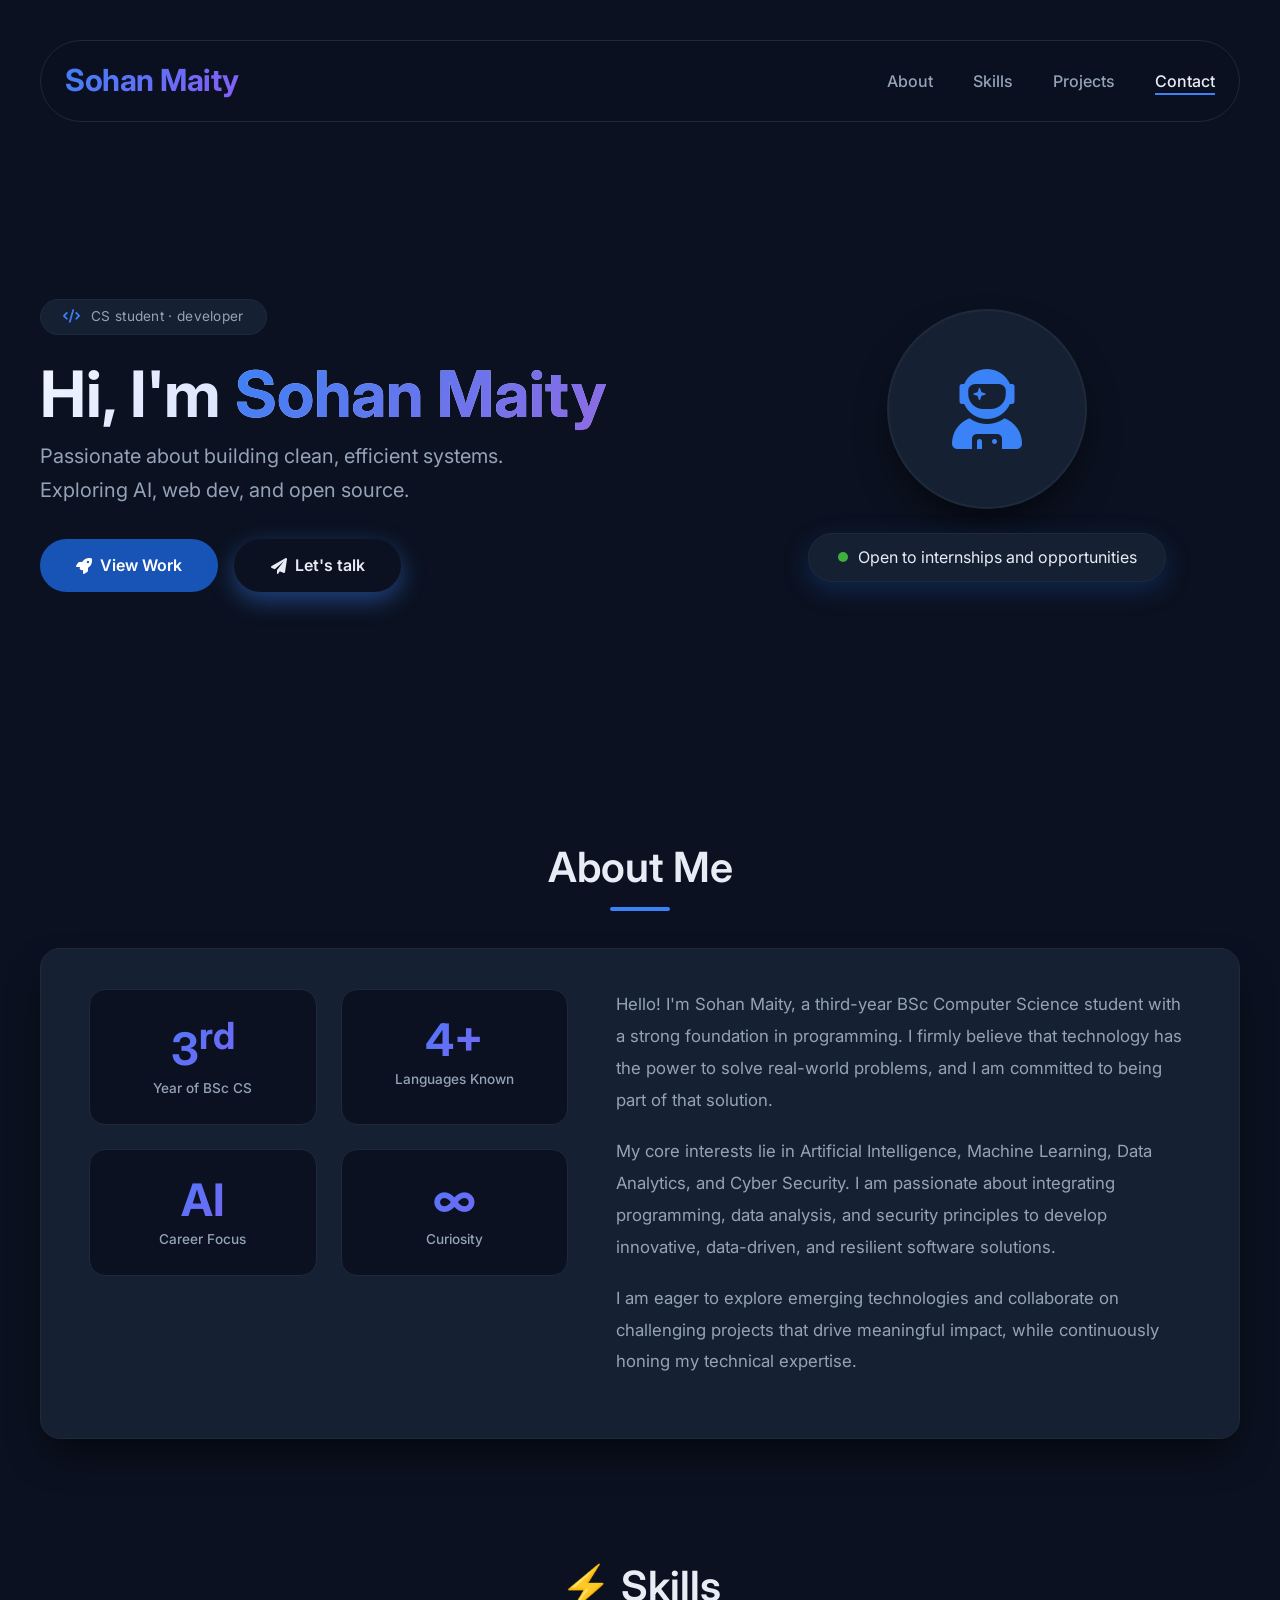
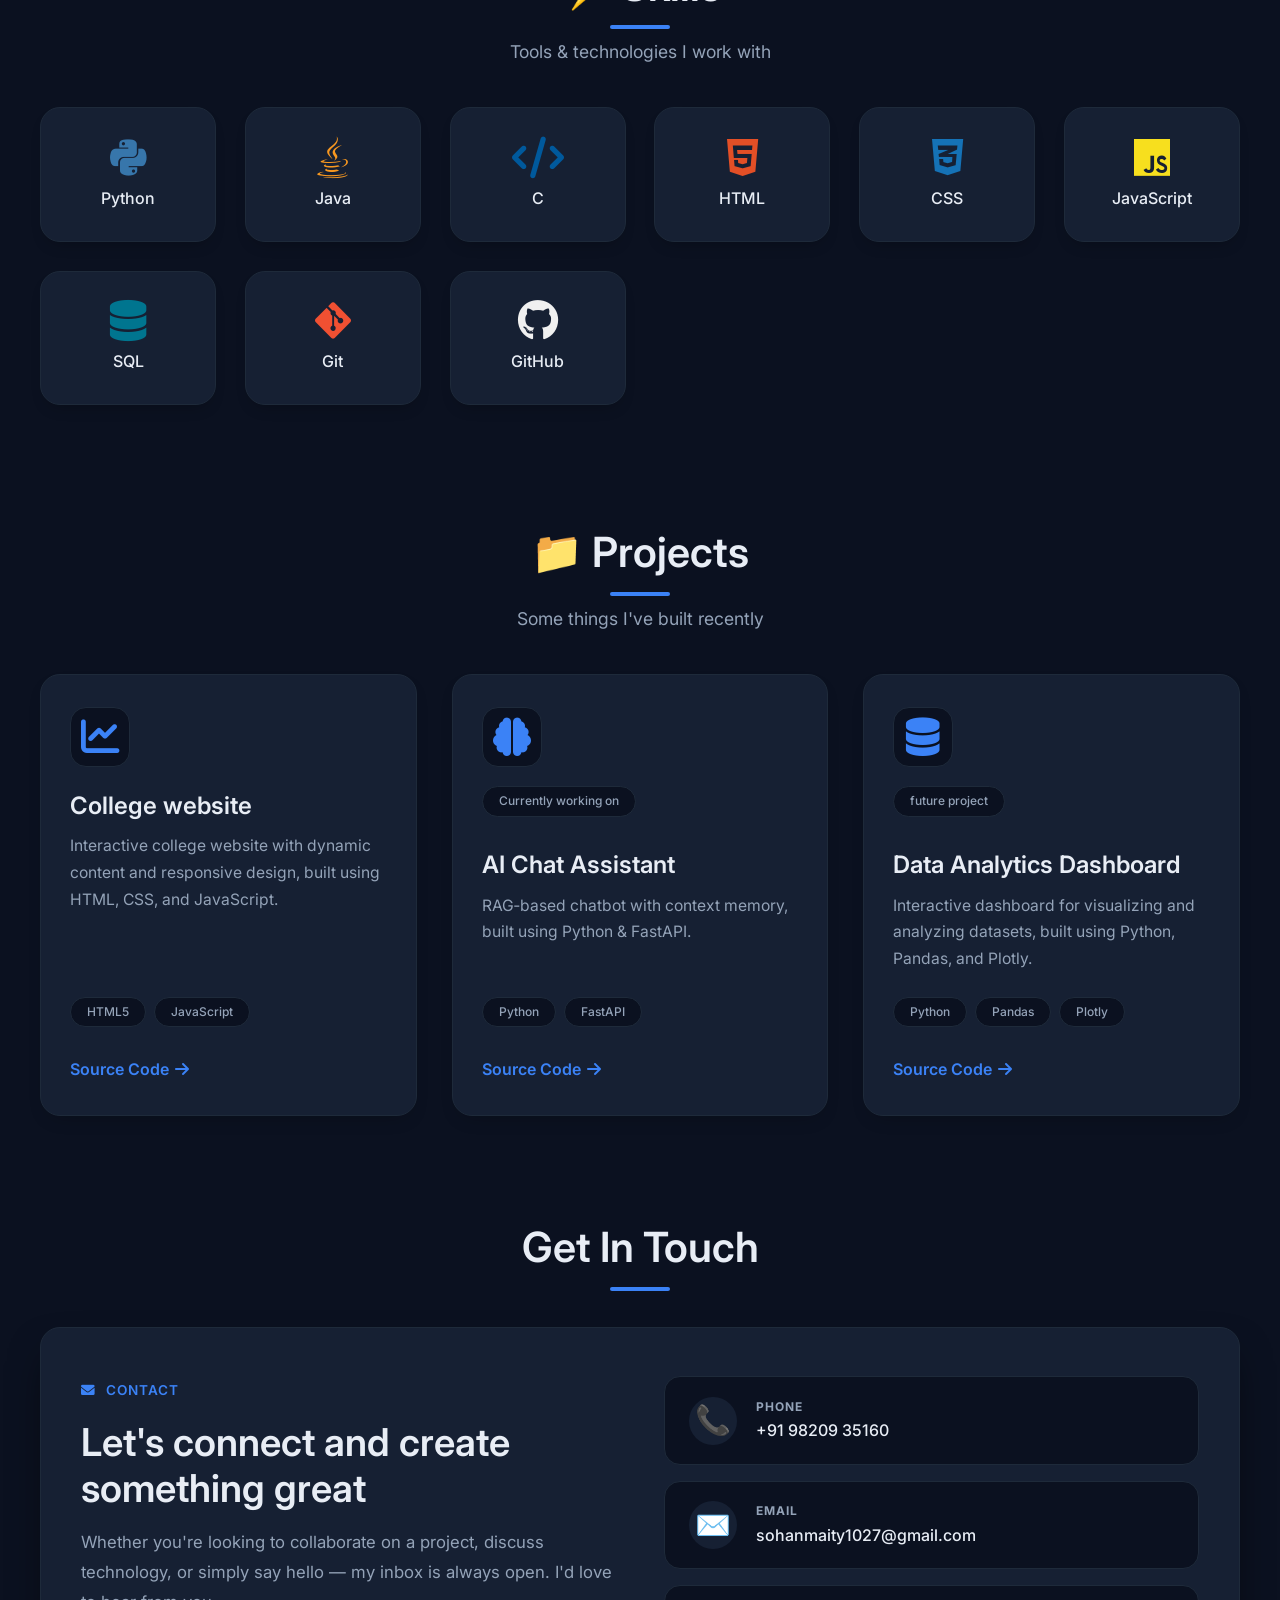
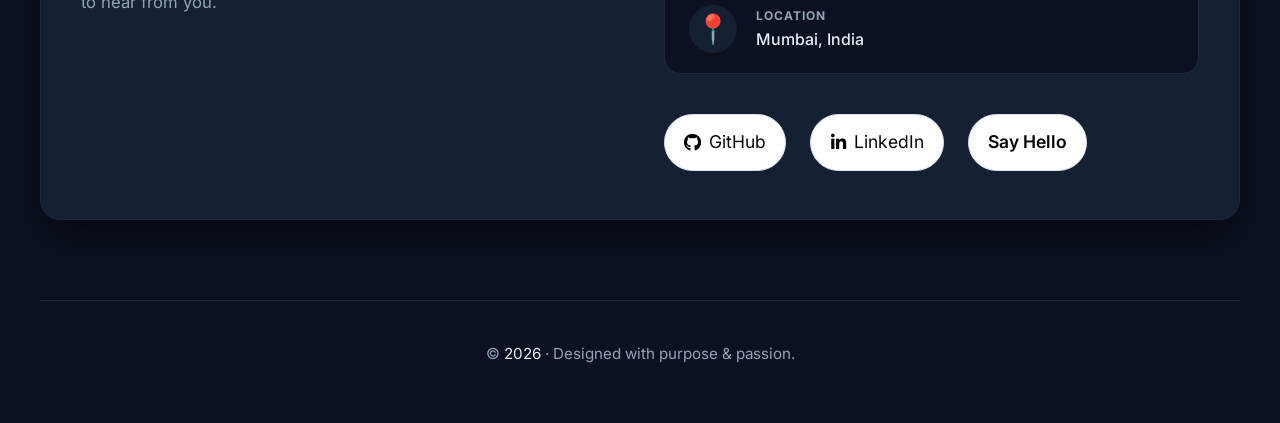
==== index.html @ 519b5687 "Rename sohan portfolio.html to index.html" ====
<!DOCTYPE html>
<html lang="en">
<head>
  <meta charset="UTF-8" />
  <meta name="viewport" content="width=device-width, initial-scale=1.0" />
  <title>Sohan Maity | Portfolio</title>
  <link rel="stylesheet" href="style.css">
  <meta name="description" content="Sohan Maity — BSc Computer Science student focused on AI, Machine Learning, Data Analytics and Cyber Security. Explore projects, skills, and ways to connect." />
  <link rel="icon" href="data:image/svg+xml,%3Csvg xmlns='http://www.w3.org/2000/svg' viewBox='0 0 100 100'%3E%3Cdefs%3E%3ClinearGradient id='g' x1='0' y1='0' x2='1' y2='1'%3E%3Cstop offset='0' stop-color='%233b82f6'/%3E%3Cstop offset='1' stop-color='%238b5cf6'/%3E%3C/linearGradient%3E%3C/defs%3E%3Crect width='100' height='100' rx='22' fill='%230b1120'/%3E%3Ctext x='50' y='68' font-size='58' font-family='Arial, sans-serif' font-weight='700' fill='url(%23g)' text-anchor='middle'%3ES%3C/text%3E%3C/svg%3E" />
  <!-- Open Graph -->
  <meta property="og:title" content="Sohan Maity | Portfolio" />
  <meta property="og:description" content="BSc CS student building with AI, web dev, and open source." />
  <meta property="og:type" content="website" />
  <!-- Font Awesome 6 (free) -->
  <link rel="stylesheet" href="https://cdnjs.cloudflare.com/ajax/libs/font-awesome/6.0.0-beta3/css/all.min.css" />
  <!-- Google Font: Inter + Poppins (clean) -->
  <link rel="preconnect" href="https://fonts.googleapis.com" />
  <link rel="preconnect" href="https://fonts.gstatic.com" crossorigin />
  <link href="https://fonts.googleapis.com/css2?family=Inter:opsz,wght@14..32,400;14..32,500;14..32,600;14..32,700&family=Poppins:wght@300;400;500;600;700&display=swap" rel="stylesheet" />

</head>
<body>
<div class="container">

  <!-- NAVIGATION (glass) -->
  <nav>
    <div class="logo">Sohan Maity</div>
    <ul class="nav-links" id="navLinks">
      <li><a href="#about">About</a></li>
      <li><a href="#skills">Skills</a></li>
      <li><a href="#projects">Projects</a></li>
      <li><a href="#contact">Contact</a></li>
    </ul>
    <button class="nav-toggle" id="navToggle" aria-label="Toggle navigation menu" aria-expanded="false">
      <i class="fas fa-bars"></i>
    </button>
  </nav>

  <!-- HERO -->
  <header id="hero">
    <div class="hero-content fade-up">
      <div class="hero-badge"><i class="fas fa-code"></i> CS student · developer</div>
      <h1>Hi, I'm <span>Sohan Maity</span></h1>
      <p class="hero-sub">Passionate about building clean, efficient systems. Exploring AI, web dev, and open source.</p>
      <div class="btn-group">
        <a href="#projects" class="btn btn-primary"><i class="fas fa-rocket"></i> View Work</a>
        <a href="#contact" class="btn btn-outline"><i class="fas fa-paper-plane"></i> Let's talk</a>
      </div>
    </div>
    <div class="hero-image fade-up">
      <div class="avatar"><i class="fas fa-user-astronaut"></i></div>
      <div class="status-badge">
        <span class="dot"></span>
        <span>Open to internships and opportunities</span>
      </div>
    </div>
  </header>

  <!-- ABOUT (with staggered fade-up animations) -->
  <section id="about">
    <h2 class="section-title section-title-center fade-up">About Me</h2>
    <div class="about-content">
      <div class="about-left fade-in" style="transition-delay: 0s;">
      <div class="about-stats">
        <div class="stat-card fade-up" style="transition-delay: 0s;">
          <div class="stat-number">3<sup>rd</sup></div>
          <div class="stat-label">Year of BSc CS</div>
        </div>
        <div class="stat-card fade-up" style="transition-delay: 0.1s;">
          <div class="stat-number">4+</div>
          <div class="stat-label">Languages Known</div>
        </div>
        <div class="stat-card fade-up" style="transition-delay: 0.2s;">
          <div class="stat-number">AI</div>
          <div class="stat-label">Career Focus</div>
        </div>
        <div class="stat-card fade-up" style="transition-delay: 0.3s;">
          <div class="stat-number">∞</div>
          <div class="stat-label">Curiosity</div>
        </div>
      </div>
      </div>
      <!-- About Text Paragraphs (each fades individually) -->
      <div class="about-text">
        <p class="fade-up" style="transition-delay: 0.1s;">
          Hello! I'm Sohan Maity, a third-year BSc Computer Science student with a strong foundation in programming. I firmly believe that technology has the power to solve real-world problems, and I am committed to being part of that solution.
        </p>
        <p class="fade-up" style="transition-delay: 0.3s;">
          My core interests lie in Artificial Intelligence, Machine Learning, Data Analytics, and Cyber Security. I am passionate about integrating programming, data analysis, and security principles to develop innovative, data-driven, and resilient software solutions.
        </p>
        <p class="fade-up" style="transition-delay: 0.5s;">
          I am eager to explore emerging technologies and collaborate on challenging projects that drive meaningful impact, while continuously honing my technical expertise.
        </p>
      </div>
    </div>
  </section>

  <!-- SKILLS -->
  <section id="skills">
    <h2 class="section-title section-title-center fade-up">⚡ Skills</h2>
    <p class="section-sub fade-up">Tools & technologies I work with</p>
    <div class="skills-grid">
      <div class="skill-item fade-up"><i class="fab fa-python"></i><span>Python</span></div>
      <div class="skill-item fade-up"><i class="fab fa-java"></i><span>Java</span></div>
      <div class="skill-item fade-up"><i class="fas fa-code"></i><span>C</span></div>
      <div class="skill-item fade-up"><i class="fab fa-html5"></i><span>HTML</span></div>
      <div class="skill-item fade-up"><i class="fab fa-css3-alt"></i><span>CSS</span></div>
      <div class="skill-item fade-up"><i class="fab fa-js"></i><span>JavaScript</span></div>
      <div class="skill-item fade-up"><i class="fas fa-database"></i><span>SQL</span></div>
      <div class="skill-item fade-up"><i class="fab fa-git-alt"></i><span>Git</span></div>
      <div class="skill-item fade-up"><i class="fab fa-github"></i><span>GitHub</span></div>
    </div>
  </section>

  <!-- PROJECTS -->
  <section id="projects">
    <h2 class="section-title section-title-center fade-up">📁 Projects</h2>
    <p class="section-sub fade-up">Some things I've built recently</p>
    <div class="project-grid">

      <div class="project-card fade-up">
        <div class="icon"><i class="fas fa-chart-line"></i></div>
        <h3>College website</h3>
        <p>Interactive college website with dynamic content and responsive design, built using HTML, CSS, and JavaScript.</p>
        <div class="project-tags"><span>HTML5</span><span>JavaScript</span></div>
        <a href="#" class="project-link" target="_blank" rel="noopener noreferrer"><!-- TODO: link to actual repo -->Source Code <i class="fas fa-arrow-right"></i></a>
      </div>


      <div class="project-card fade-up">
        <div class="icon"><i class="fas fa-brain"></i></div>
        <div class="project-tags"><span>Currently working on</span></div>
        <h3>AI Chat Assistant</h3>
        <p>RAG‑based chatbot with context memory, built using Python &amp; FastAPI.</p>
        <div class="project-tags"><span>Python</span><span>FastAPI</span></div>
        <a href="#" class="project-link" target="_blank" rel="noopener noreferrer"><!-- TODO: link to actual repo -->Source Code <i class="fas fa-arrow-right"></i></a>
      </div>

       <div class="project-card fade-up">
        <div class="icon"><i class="fas fa-database"></i></div>
        <div class="project-tags"><span>future project</span></div>
        <h3>Data Analytics Dashboard</h3>
        <p>Interactive dashboard for visualizing and analyzing datasets, built using Python, Pandas, and Plotly.</p>
        <div class="project-tags"><span>Python</span><span>Pandas</span><span>Plotly</span></div>
        <a href="#" class="project-link" target="_blank" rel="noopener noreferrer"><!-- TODO: link to actual repo -->Source Code <i class="fas fa-arrow-right"></i></a>
      </div>

    </div>
  </section>

  <!-- CONTACT -->
  <section id="contact">
    <h2 class="section-title section-title-center fade-up">Get In Touch</h2>
    <div class="contact-wrapper fade-up">
      <div class="contact-left">
        <div class="contact-tag"><i class="fas fa-envelope" style="margin-right: 6px;"></i> CONTACT</div>
        <h2>Let's connect and create something great</h2>
        <p>Whether you're looking to collaborate on a project, discuss technology, or simply say hello — my inbox is always open. I'd love to hear from you.</p>
      </div>
      <div class="contact-right">
        <div class="contact-card">
          <div class="icon">📞</div>
          <div><h4>PHONE</h4><p><a href="tel:+919820935160" style="color:inherit;">+91 98209 35160</a></p></div>
        </div>
        <div class="contact-card">
          <div class="icon">✉️</div>
          <div><h4>EMAIL</h4><p><a href="mailto:sohanmaity1027@gmail.com" style="color:inherit;">sohanmaity1027@gmail.com</a></p></div>
        </div>
        <div class="contact-card">
          <div class="icon">📍</div>
          <div><h4>LOCATION</h4><p>Mumbai, India</p></div>
        </div>
        <div class="social-links">
          <!-- TODO: replace # with your real GitHub/LinkedIn profile URLs -->
          <a href="https://github.com/sohancipher" target="_blank" rel="noopener noreferrer" aria-label="GitHub profile"><i class="fab fa-github"></i> GitHub</a>
          <a href="https://www.linkedin.com/in/sohan-maity-280946418?utm_source=share_via&utm_content=profile&utm_medium=member_ios" target="_blank" rel="noopener noreferrer" aria-label="LinkedIn profile"><i class="fab fa-linkedin-in"></i> LinkedIn</a>
          <a href="mailto:sohanmaity1027@gmail.com" class="btn btn-primary">Say Hello</a>
        </div>
      </div>
    </div>
  </section>

  <!-- FOOTER -->
  <footer>
    &copy; <span id="year"></span> · Designed with purpose &amp; passion.
  </footer>
</div>

<button class="back-to-top" id="backToTop" aria-label="Back to top">
  <i class="fas fa-arrow-up"></i>
</button>

<!-- Intersection Observer for fade-up -->
<script>
  (function() {
    document.getElementById('year').textContent = new Date().getFullYear();

    const observer = new IntersectionObserver((entries) => {
      entries.forEach(entry => {
        if (entry.isIntersecting) {
          entry.target.classList.add('visible');
        }
      });
    }, { threshold: 0.12 });

    document.querySelectorAll('.fade-up').forEach(el => observer.observe(el));

    // Mobile nav toggle
    const navToggle = document.getElementById('navToggle');
    const navLinks = document.getElementById('navLinks');
    if (navToggle && navLinks) {
      navToggle.addEventListener('click', () => {
        const isOpen = navLinks.classList.toggle('open');
        navToggle.setAttribute('aria-expanded', isOpen);
        navToggle.innerHTML = isOpen ? '<i class="fas fa-xmark"></i>' : '<i class="fas fa-bars"></i>';
      });
      navLinks.querySelectorAll('a').forEach(link => {
        link.addEventListener('click', () => {
          navLinks.classList.remove('open');
          navToggle.setAttribute('aria-expanded', false);
          navToggle.innerHTML = '<i class="fas fa-bars"></i>';
        });
      });
    }

    // Highlight active nav link based on scroll position
    const sections = document.querySelectorAll('section[id]');
    const navAnchors = document.querySelectorAll('.nav-links a');
    const sectionObserver = new IntersectionObserver((entries) => {
      entries.forEach(entry => {
        if (entry.isIntersecting) {
          navAnchors.forEach(a => a.classList.remove('active'));
          const activeLink = document.querySelector('.nav-links a[href="#' + entry.target.id + '"]');
          if (activeLink) activeLink.classList.add('active');
        }
      });
    }, { rootMargin: '-40% 0px -55% 0px' });
    sections.forEach(sec => sectionObserver.observe(sec));

    // Back-to-top button
    const backToTop = document.getElementById('backToTop');
    if (backToTop) {
      window.addEventListener('scroll', () => {
        backToTop.classList.toggle('visible', window.scrollY > 500);
      });
      backToTop.addEventListener('click', () => {
        window.scrollTo({ top: 0, behavior: 'smooth' });
      });
    }
  })();
</script>
</body>
</html>
---- style.css ----
* {
      margin: 0;
      padding: 0;
      box-sizing: border-box;
    }

    html {
      scroll-behavior: smooth;
    }

    body {
      font-family: 'Inter', 'Segoe UI', sans-serif;
      background: #0b1120;
      color: #e8edf5;
      line-height: 1.7;
      padding: 0 1.5rem;
    }

    a {
      color: #3b82f6;
      text-decoration: none;
      transition: all 0.3s cubic-bezier(0.4, 0, 0.2, 1);
    }
    a:hover {
      color: #60a5fa;
    }

    .container {
      max-width: 1200px;
      margin: 0 auto;
      padding: 1.5rem 0 2rem;
    }

    /* ----- NAV ----- */
    nav {
      position: sticky;
      top: 0;
      z-index: 100;
      display: flex;
      align-items: center;
      justify-content: space-between;
      padding: 0.9rem 1.5rem;
      background: rgba(11, 17, 32, 0.75);
      backdrop-filter: blur(12px);
      -webkit-backdrop-filter: blur(12px);
      border: 1px solid #1e2a3a;
      border-radius: 60px;
      margin-top: 1rem;
    }

    /*---logo---*/
    .logo {
      font-size: 1.9rem;
      font-weight: 700;
      letter-spacing: -0.5px;
      background: linear-gradient(135deg, #3b82f6, #8b5cf6);
      background-clip: text;
      -webkit-background-clip: text;
      -webkit-text-fill-color: transparent;
    }

    .nav-links {
      display: flex;
      gap: 2.5rem;
      list-style: none;
    }
    .nav-links a {
      font-weight: 500;
      font-size: 1rem;
      color: #94a3b8;
      position: relative;
    }
    .nav-links a::after {
      content: '';
      position: absolute;
      left: 0;
      bottom: -4px;
      width: 0;
      height: 2px;
      background: #3b82f6;
      transition: all 0.3s cubic-bezier(0.4, 0, 0.2, 1);
    }
    .nav-links a:hover,
    .nav-links a.active {
      color: #e8edf5;
    }
    .nav-links a:hover::after,
    .nav-links a.active::after {
      width: 100%;
    }

    .nav-toggle {
      display: none;
      background: none;
      border: none;
      color: #e8edf5;
      font-size: 1.4rem;
      cursor: pointer;
    }

    @media (max-width: 768px) {
      .nav-toggle { display: block; }
      .nav-links {
        position: absolute;
        top: calc(100% + 0.8rem);
        left: 0;
        right: 0;
        background: #0f172a;
        border: 1px solid #1e2a3a;
        border-radius: 18px;
        flex-direction: column;
        gap: 0;
        padding: 0.5rem 0;
        display: none;
      }
      .nav-links.open { display: flex; }
      .nav-links a {
        padding: 0.9rem 1.5rem;
        display: block;
      }
      .nav-links a::after { display: none; }
    }

    /* ----- HERO ----- */
    #hero {
      display: flex;
      flex-wrap: wrap;
      align-items: center;
      justify-content: space-between;
      gap: 3rem;
      padding: 3rem 0 2rem;
      min-height: 70vh;
    }

    .hero-content {
      flex: 1 1 420px;
    }

    .hero-badge {
      background: #162033;
      border: 1px solid #1e2a3a;
      padding: 0.35rem 1.4rem;
      border-radius: 40px;
      font-size: 0.85rem;
      color: #94a3b8;
      display: inline-block;
      margin-bottom: 1.5rem;
      letter-spacing: 0.3px;
    }
    .hero-badge i {
      color: #3b82f6;
      margin-right: 6px;
    }

    #hero h1 {
      font-size: 4rem;
      font-weight: 700;
      line-height: 1.1;
      margin-bottom: 0.6rem;
      background: linear-gradient(135deg, #f0f4ff 0%, #b6c8ff 100%);
      background-clip: text;
      -webkit-background-clip: text;
      -webkit-text-fill-color: transparent;
    }
    #hero h1 span {
      background: linear-gradient(135deg, #3b82f6, #8f6ae4);
      background-clip: text;
      -webkit-background-clip: text;
      -webkit-text-fill-color: transparent;
    }

    .hero-sub {
      font-size: 1.25rem;
      color: #94a3b8;
      max-width: 540px;
      margin-bottom: 2rem;
    }

    .btn-group {
      display: flex;
      flex-wrap: wrap;
      gap: 1rem;
    }

    .btn {
      padding: 0.75rem 2.2rem;
      border-radius: 60px;
      font-weight: 600;
      font-size: 1rem;
      display: inline-flex;
      align-items: center;
      gap: 8px;
      transition: all 0.3s cubic-bezier(0.4, 0, 0.2, 1);
      border: 1px solid transparent;
      background: transparent;
      cursor: pointer;
    }
    .btn-primary {
      background: #1754b6;
      color: #fff;
    }
    .btn-primary:hover {
      background: #0b1120;
      box-shadow: 0 8px 24px rgba(59, 130, 246, 0.45);
      color: #fff;
    }
    .btn-outline {
      box-shadow: 0 8px 24px rgba(59, 130, 246, 0.45);
      color: #e8edf5;
    }
    .btn-outline:hover {
      background: #1754b6;
      color: #fff;
      transform: translateY(-3px);

    }

    .hero-image {
      flex: 1 1 280px;
      text-align: center;
    }
    .avatar {
      background: #162033;
      width: 200px;
      height: 200px;
      border-radius: 50%;
      display: flex;
      align-items: center;
      justify-content: center;
      margin: 0 auto 1.5rem;
      border: 2px solid #1e2a3a;
      font-size: 5rem;
      color: #3b82f6;
      box-shadow: 0 20px 40px -12px rgba(0, 0, 0, 0.7);
      transition: all 0.3s cubic-bezier(0.4, 0, 0.2, 1);
    }
    .avatar:hover {
      transform: scale(1.02);
      border-color: #3b82f6;
    }

    .status-badge {
      display: inline-flex;
      align-items: center;
      gap: 10px;
      background: #162033;
      padding: 0.6rem 1.8rem;
      border-radius: 60px;
      border: 1px solid #1e2a3a;
      box-shadow: 0 8px 24px rgba(23, 66, 135, 0.45);
      animation: float 3s ease-in-out infinite;
    }
    .dot {
      width: 10px;
      height: 10px;
      background: #3fae3d;
      border-radius: 50%;
      animation: pulse 1.8s infinite;
    }

    @keyframes pulse {
      0% {
        transform: scale(1);
        box-shadow: 0 0 0 0 rgba(63, 174, 61, 0.6);
      }
      70% {
        transform: scale(1.2);
        box-shadow: 0 0 0 12px rgba(63, 174, 61, 0);
      }
      100% {
        transform: scale(1);
      }
    }

    @keyframes float {
      0%, 100% { transform: translateY(0); }
      50% { transform: translateY(-8px); }
    }

    /* ----- section titles ----- */
    section {
      padding: 5rem 0 2rem;
      scroll-margin-top: 6rem;
    }
    .section-title {
      font-size: 2.6rem;
      font-weight: 600;
      margin-bottom: 2.8rem;
      position: relative;
      display: inline-block;
    }
    .section-title::after {
      content: '';
      position: absolute;
      left: 0;
      bottom: -8px;
      width: 60px;
      height: 4px;
      background: #3b82f6;
      border-radius: 4px;
    }
    .section-title-center {
      text-align: center;
      display: block;
    }
    .section-title-center::after {
      left: 50%;
      transform: translateX(-50%);
    }
    .section-sub {
      color: #94a3b8;
      text-align: center;
      margin-top: -1.8rem;
      margin-bottom: 2.5rem;
      font-size: 1.1rem;
    }

    /* ----- ABOUT ----- */
    #about .about-content {
      display: grid;
      grid-template-columns: 1fr 1.2fr;
      gap: 3rem;
      align-items: start;
      background: #162033;
      border-radius: 20px;
      border: 1px solid #1e2a3a;
      padding: 2.5rem 3rem;
      box-shadow: 0 20px 40px -12px rgba(0, 0, 0, 0.7);
    }

    .about-left { position: sticky; top: 100px; }

    .about-right p {
    font-size: 1.05rem;
    line-height: 1.85;
    margin-bottom: 1.25rem;
    font-weight: 300;
  }


    #about .about-stats {
      display: grid;
      grid-template-columns: 1fr 1fr;
      gap: 1.5rem;
    }
    .stat-card {
      background: #0b1120;
      border: 1px solid #1e2a3a;
      border-radius: 16px;
      padding: 1.5rem 1.2rem;
      text-align: center;
      transition: all 0.3s cubic-bezier(0.4, 0, 0.2, 1);
    }
    .stat-card:hover {
      border-color: #3b82f6;
      transform: translateY(-4px);
    }
    .stat-number {
      font-size: 2.8rem;
      font-weight: 700;
      background: linear-gradient(135deg, #3b82f6, #8b5cf6);
      background-clip: text;
      -webkit-background-clip: text;
      -webkit-text-fill-color: transparent;
      line-height: 1.2;
    }
    .stat-label {
      font-size: 0.85rem;
      color: #94a3b8;
      font-weight: 500;
    }

    #about .about-text {
      color: #94a3b8;
      font-size: 1.05rem;
      line-height: 1.9;
    }
    #about .about-text p {
      margin-bottom: 1.2rem;
    }

    /* ----- SKILLS ----- */
    .skills-grid {
      display: grid;
      grid-template-columns: repeat(auto-fit, minmax(150px, 1fr));
      gap: 1.8rem;
      margin-top: 1rem;
    }
    .skill-item {
      background: #162033;
      padding: 1.8rem 0.8rem;
      text-align: center;
      border-radius: 20px;
      border: 1px solid #1e2a3a;
      transition: all 0.3s cubic-bezier(0.4, 0, 0.2, 1);
      box-shadow: 0 8px 16px -8px rgba(0, 0, 0, 0.3);
    }
    .skill-item:hover {
      transform: translateY(-6px);
      border-color: #3b82f6;
      box-shadow: 0 8px 24px rgba(59, 130, 246, 0.45);
    }
    .skill-item i {
      font-size: 2.6rem;
      margin-bottom: 0.4rem;
      display: inline-block;
      transition: all 0.3s cubic-bezier(0.4, 0, 0.2, 1);
    }
    .skill-item:hover i {
      transform: scale(1.1);
    }
    .skill-item span {
      display: block;
      font-weight: 500;
      font-size: 1rem;
      color: #e8edf5;
    }

    /* distinct icon colors */
    .skill-item .fa-python { color: #3776AB; }
    .skill-item .fa-java { color: #f89820; }
    .skill-item .fa-code { color: #00599C; }
    .skill-item .fa-html5 { color: #E34F26; }
    .skill-item .fa-css3-alt { color: #1572B6; }
    .skill-item .fa-js { color: #F7DF1E; }
    .skill-item .fa-database { color: #00758F; }
    .skill-item .fa-git-alt { color: #F05032; }
    .skill-item .fa-github { color: #f0f0f0; }

    /* ----- PROJECTS ----- */
    .project-grid {
      display: grid;
      grid-template-columns: repeat(auto-fit, minmax(280px, 1fr));
      gap: 2.2rem;
      margin-top: 1.5rem;
    }
    .project-card {
      background: #162033;
      border-radius: 20px;
      border: 1px solid #1e2a3a;
      padding: 2rem 1.8rem;
      transition: all 0.3s cubic-bezier(0.4, 0, 0.2, 1);
      box-shadow: 0 8px 20px -10px rgba(0, 0, 0, 0.3);
      display: flex;
      flex-direction: column;
    }
    .project-card:hover {
      transform: translateY(-8px);
      border-color: #3b82f6;
      box-shadow: 0 8px 24px rgba(59, 130, 246, 0.45);
    }
    .project-card .icon {
      font-size: 2.4rem;
      background: #0b1120;
      width: 60px;
      height: 60px;
      display: flex;
      align-items: center;
      justify-content: center;
      border-radius: 16px;
      margin-bottom: 1.2rem;
      border: 1px solid #1e2a3a;
      color: #3b82f6;
      transition: all 0.3s cubic-bezier(0.4, 0, 0.2, 1);
    }
    .project-card:hover .icon {
      background: #3b82f6;
      color: #fff;
      border-color: #3b82f6;
    }
    .project-card h3 {
      font-size: 1.5rem;
      font-weight: 600;
      margin-bottom: 0.4rem;
    }
    .project-card p {
      color: #94a3b8;
      font-size: 0.98rem;
      flex: 1;
      margin-bottom: 1.5rem;
    }
    .project-tags {
      display: flex;
      flex-wrap: wrap;
      gap: 0.5rem;
      margin-bottom: 1.8rem;
    }
    .project-tags span {
      background: #0b1120;
      padding: 0.25rem 1rem;
      border-radius: 40px;
      font-size: 0.75rem;
      font-weight: 500;
      color: #94a3b8;
      border: 1px solid #1e2a3a;
    }
    .project-link {
      font-weight: 600;
      display: inline-flex;
      align-items: center;
      gap: 6px;
      align-self: flex-start;
    }
    .project-link i {
      transition: all 0.3s cubic-bezier(0.4, 0, 0.2, 1);
    }
    .project-link:hover i {
      transform: translateX(6px);
    }

    /* ----- CONTACT ----- */
    #contact {
      padding: 4rem 0 2rem;
    }
    .contact-wrapper {
      display: flex;
      flex-wrap: wrap;
      gap: 3rem;
      background: #162033;
      border-radius: 20px;
      border: 1px solid #1e2a3a;
      padding: 3rem 2.5rem;
      box-shadow: 0 20px 40px -12px rgba(0, 0, 0, 0.7);
      margin-top: 1rem;
    }
    .contact-left {
      flex: 1 1 320px;
    }
    .contact-left .contact-tag {
      color: #3b82f6;
      letter-spacing: 1px;
      font-size: 0.85rem;
      font-weight: 600;
      margin-bottom: 1rem;
      display: inline-block;
    }
    .contact-left h2 {
      font-size: 2.4rem;
      font-weight: 600;
      line-height: 1.2;
      margin-bottom: 1rem;
    }
    .contact-left p {
      color: #94a3b8;
      font-size: 1.05rem;
      line-height: 1.8;
    }
    .contact-right {
      flex: 1 1 320px;
      display: flex;
      flex-direction: column;
      gap: 1rem;
    }
    .contact-card {
      display: flex;
      align-items: center;
      gap: 1.2rem;
      background: #0b1120;
      padding: 1.2rem 1.5rem;
      border-radius: 16px;
      border: 1px solid #1e2a3a;
      transition: all 0.3s cubic-bezier(0.4, 0, 0.2, 1);
    }
    .contact-card:hover {
      box-shadow: 0 8px 24px rgba(28, 64, 122, 0.45);
      transform: translateY(-4px);
    }
    .contact-card .icon {
      font-size: 1.8rem;
      width: 48px;
      height: 48px;
      background: #162033;
      border-radius: 50%;
      display: flex;
      align-items: center;
      justify-content: center;
    }
    .contact-card h4 {
      color: #94a3b8;
      font-size: 0.75rem;
      letter-spacing: 1px;
    }
    .contact-card p {
      color: #e8edf5;
      font-weight: 500;
    }

    .social-links {
      display: flex;
      gap: 1.5rem;
      margin-top: 1.5rem;
      flex-wrap: wrap;
    }
    
    .social-links a {
      background: white;
      border-radius: 60px;
      padding: 0.8rem 1.2rem;
      border: 1px solid #dde3f5;
      transition: 0.2s;
      font-size: 1.1rem;
      color: #060608;
      display: inline-flex;
      align-items: center;
      gap: 8px;
    }
    .social-links a .fa-github { color: #000000; }

    .social-links a:hover {
      background:#0b1120;
      color: white;
      border-color: #1e1e4a;
      transform: translateY(-4px);
      box-shadow: 0 8px 24px rgba(59, 130, 246, 0.45);
    }
    .social-links a:hover .fa-linkedin-in { color: #0077b5; }
    .social-links a:hover .fa-github { color: white; }

    /* ----- FOOTER ----- */
    footer {
      text-align: center;
      padding: 2.5rem 0 1.5rem;
      border-top: 1px solid #1e2a3a;
      margin-top: 3rem;
      color: #94a3b8;
      font-size: 0.95rem;
    }
    footer span {
      color: #e8edf5;
    }

    /* ----- animations (fade-up) ----- */
    .fade-up {
      opacity: 0;
      transform: translateY(30px);
      transition: opacity 0.7s ease, transform 0.7s ease;
    }
    .fade-up.visible {
      opacity: 1;
      transform: translateY(0);
    }

    /* ----- back to top ----- */
    .back-to-top {
      position: fixed;
      right: 1.5rem;
      bottom: 1.5rem;
      width: 46px;
      height: 46px;
      border-radius: 50%;
      background: #1754b6;
      color: #fff;
      border: none;
      display: flex;
      align-items: center;
      justify-content: center;
      font-size: 1.1rem;
      cursor: pointer;
      opacity: 0;
      pointer-events: none;
      transform: translateY(10px);
      transition: all 0.3s cubic-bezier(0.4, 0, 0.2, 1);
      box-shadow: 0 8px 24px rgba(59, 130, 246, 0.45);
      z-index: 90;
    }
    .back-to-top.visible {
      opacity: 1;
      pointer-events: auto;
      transform: translateY(0);
    }
    .back-to-top:hover {
      background: #0b1120;
      border: 1px solid #3b82f6;
    }



    @media (prefers-reduced-motion: reduce) {
      * {
        animation-duration: 0.01ms !important;
        animation-iteration-count: 1 !important;
        transition-duration: 0.01ms !important;
        scroll-behavior: auto !important;
      }
    }

    /* ----- responsive ----- */
    @media (max-width: 768px) {
      body { padding: 0 1rem; }
      #hero h1 { font-size: 2.8rem; }
      .about-left { position: static; }
      .hero-sub { font-size: 1.1rem; }
      .section-title { font-size: 2rem; }
      .contact-wrapper { padding: 2rem 1.2rem; }
      .avatar { width: 160px; height: 160px; font-size: 4rem; }
      #about .about-content {
        grid-template-columns: 1fr;
        padding: 1.5rem;
      }
      #about .about-stats {
        grid-template-columns: 1fr 1fr;
      }
    }
    @media (max-width: 480px) {
      #hero h1 { font-size: 2.2rem; }
      .btn { padding: 0.6rem 1.6rem; }
      .contact-left h2 { font-size: 1.8rem; }
      .contact-wrapper { padding: 1.5rem 1rem; }
      #about .about-stats {
        grid-template-columns: 1fr;
      }
    }
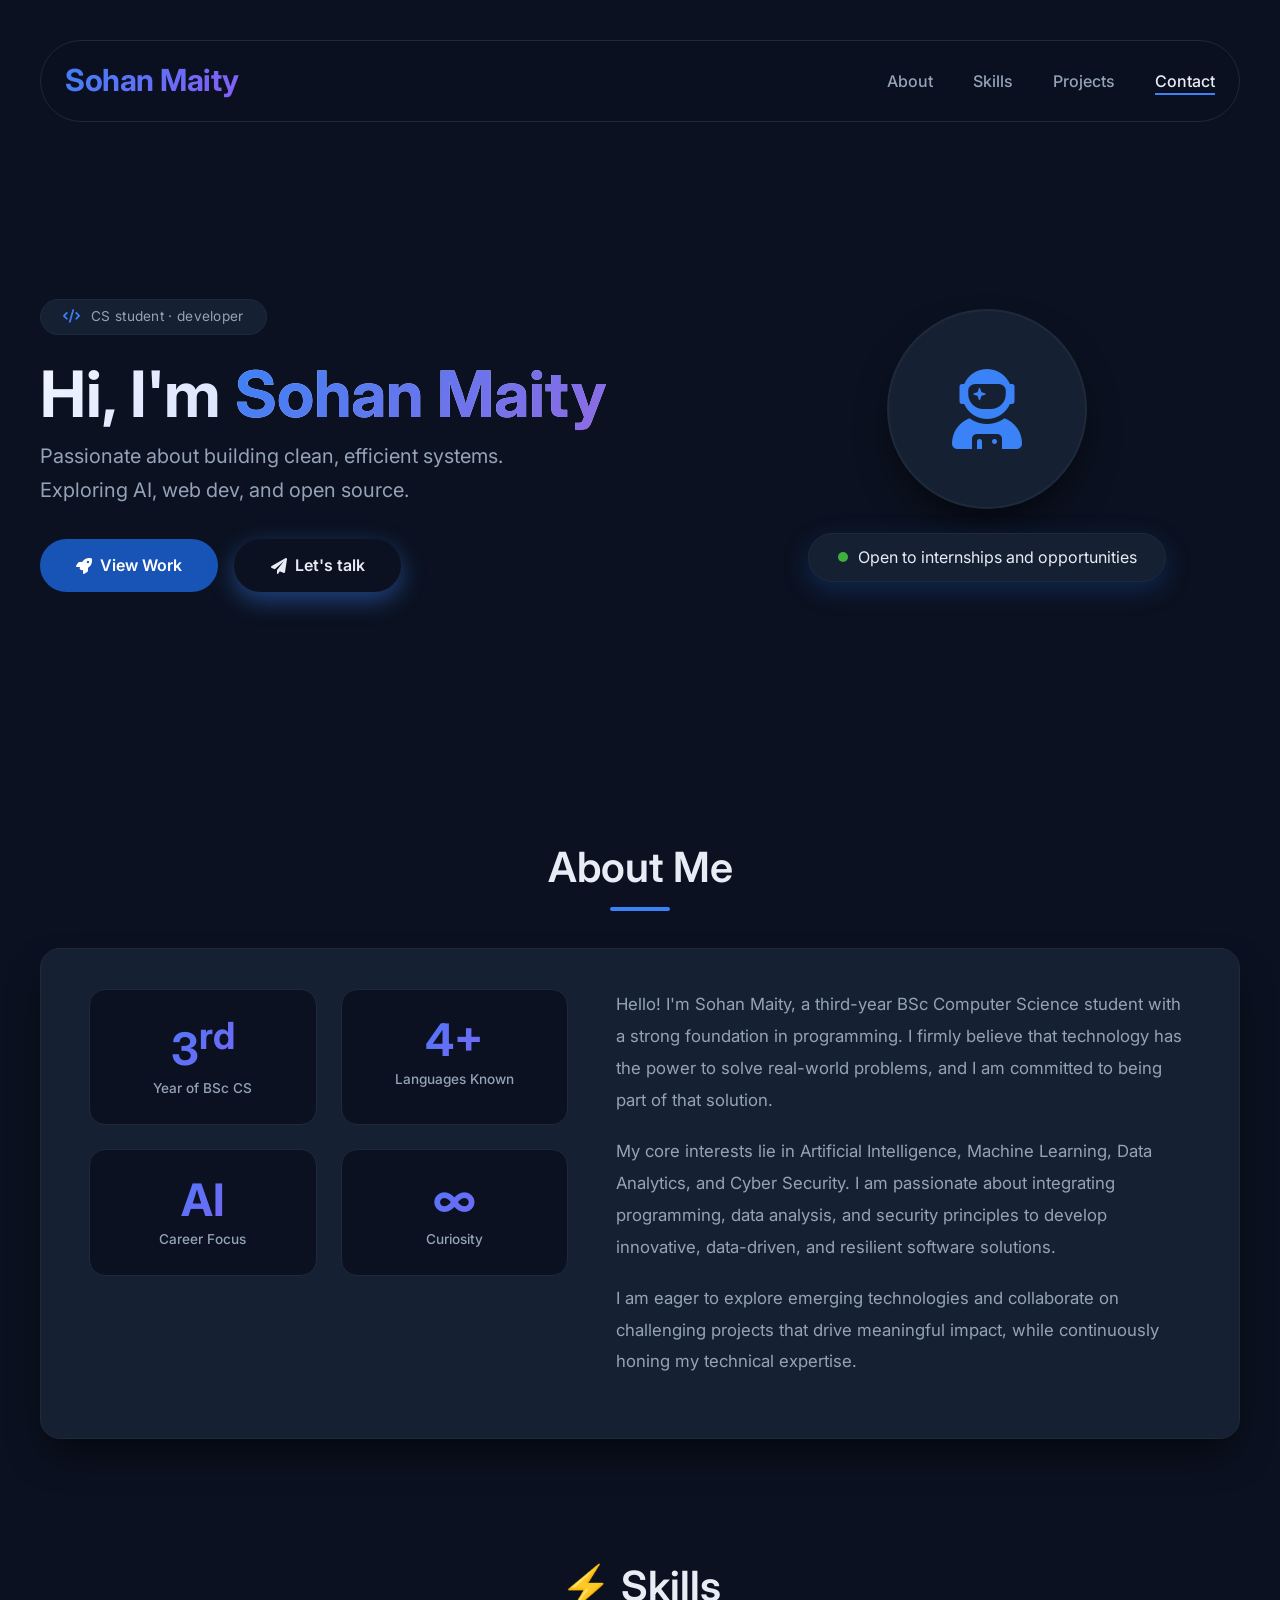
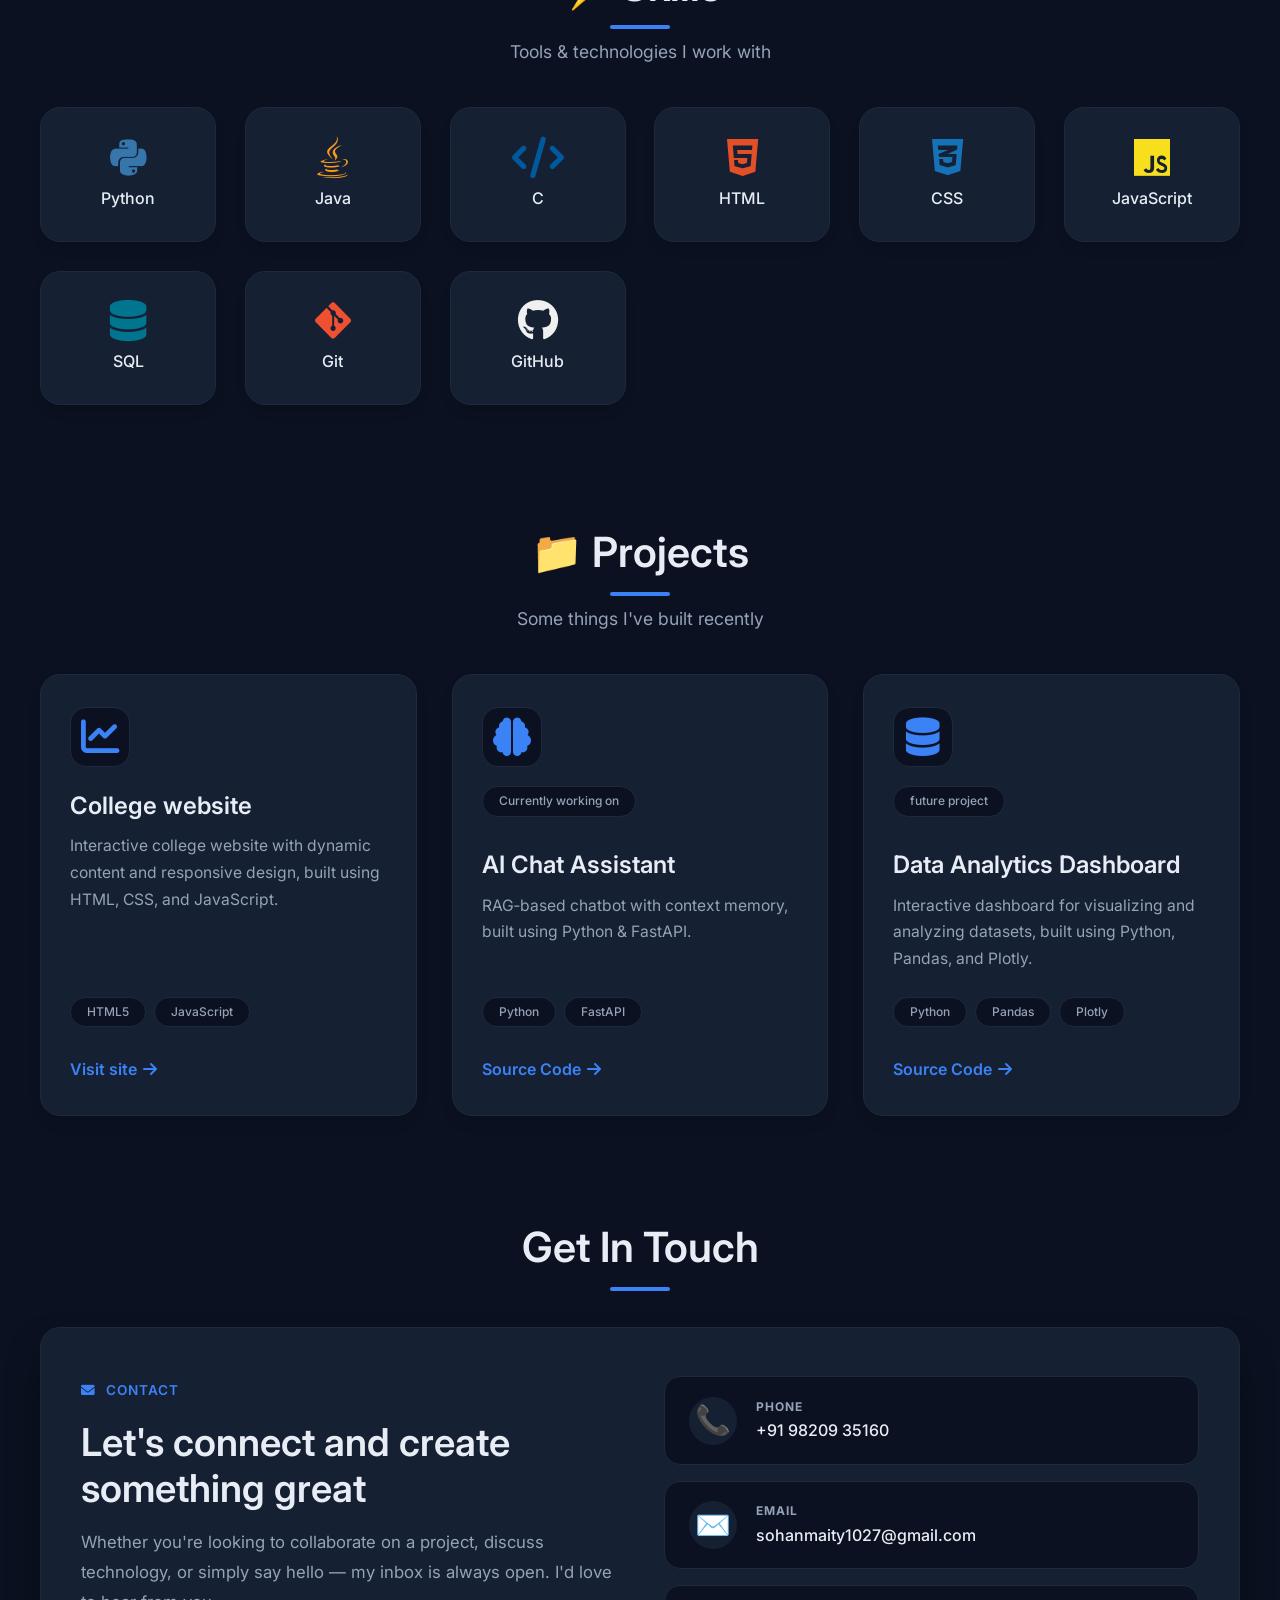
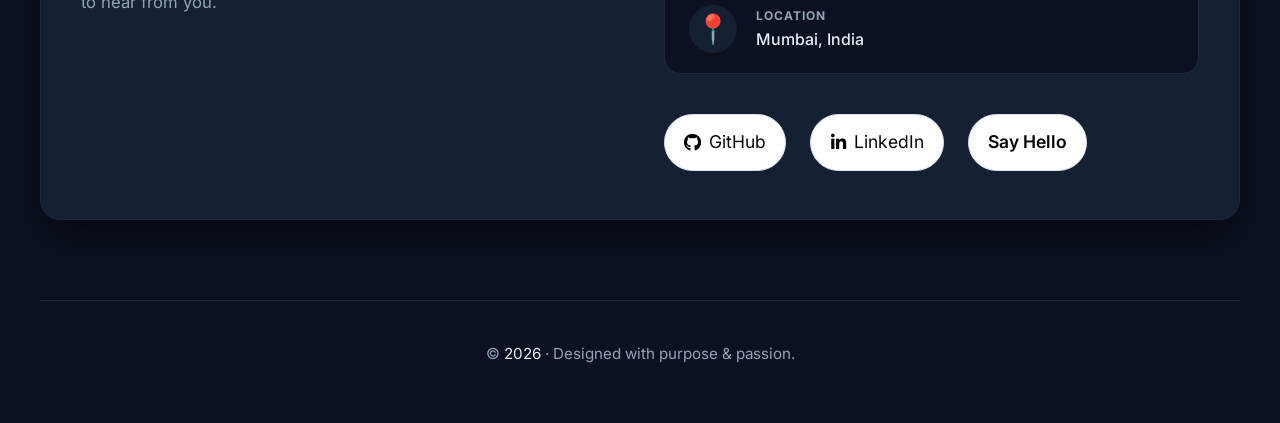
==== commit d33445d3: "Update index.html" ====
--- a/index.html
+++ b/index.html
@@ -123,7 +123,7 @@
         <h3>College website</h3>
         <p>Interactive college website with dynamic content and responsive design, built using HTML, CSS, and JavaScript.</p>
         <div class="project-tags"><span>HTML5</span><span>JavaScript</span></div>
-        <a href="#" class="project-link" target="_blank" rel="noopener noreferrer"><!-- TODO: link to actual repo -->Source Code <i class="fas fa-arrow-right"></i></a>
+        <a href="https://college-webpage-seven.vercel.app/" class="project-link" target="_blank" rel="noopener noreferrer"><!-- TODO: link to actual repo --> Visit site <i class="fas fa-arrow-right"></i></a>
       </div>
 
 
